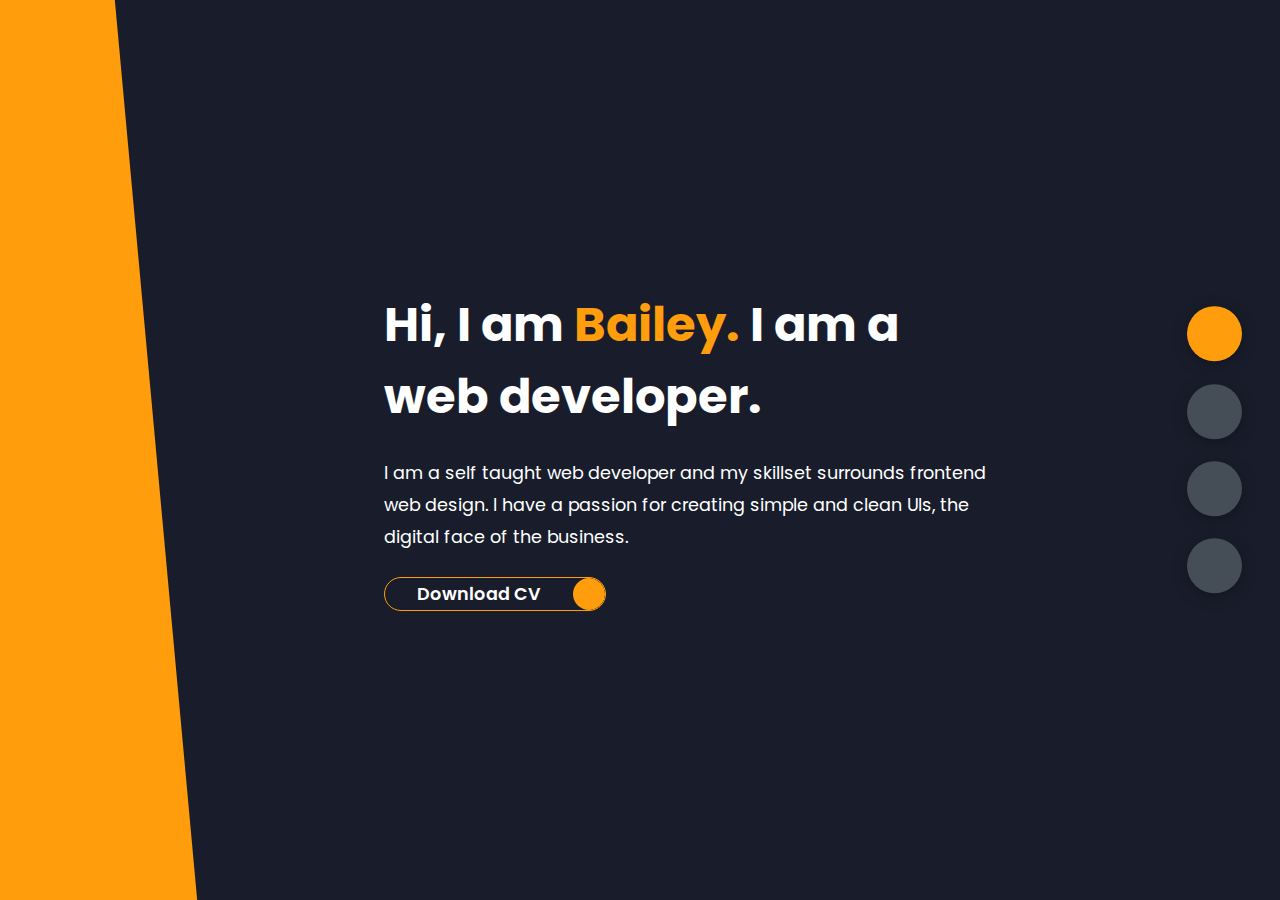
==== index.html @ 92a943f7 "Second Commit - First failed" ====
<!DOCTYPE html>
<html lang="en">
  <head>
    <meta charset="UTF-8" />
    <meta http-equiv="X-UA-Compatible" content="IE=edge" />
    <meta name="viewport" content="width=device-width, initial-scale=1.0" />
    <link rel="shortcut icon" href="images/bp.png" type="image/png" />

    <!-- Google Fonts  -->
    <link rel="preconnect" href="https://fonts.googleapis.com" />
    <link rel="preconnect" href="https://fonts.gstatic.com" crossorigin />
    <link
      href="https://fonts.googleapis.com/css2?family=Poppins:wght@400;500;600;700;800&display=swap"
      rel="stylesheet"
    />

    <!-- Font Awesome  -->

    <script
      src="https://kit.fontawesome.com/d1b76ba871.js"
      crossorigin="anonymous"
    ></script>

    <!-- stylesheet  -->
    <link rel="stylesheet" href="styles/styles.css" />

    <title>Bailey Parker - Portfolio</title>
  </head>

  <body class="main-content">
    <header class="section sec1 header active" id="home">
      <div class="header-content">
        <div class="left-header">
          <div class="h-shape"></div>
          <div class="image">
            <img src="" alt="" />
          </div>
        </div>
        <div class="right-header">
          <h1 class="name">
            Hi, I am <span>Bailey.</span>
            I am a web developer.
          </h1>
          <p>
            I am a self taught web developer and my skillset surrounds frontend
            web design. I have a passion for creating simple and clean UIs, the
            digital face of the business.
          </p>
          <div class="btn-container">
            <a
              href="https://drive.google.com/file/d/1NVrO8NsS4I6Ek1Q-1uxGaSw5sRzhRjwE/view?usp=sharing"
              target="_blank"
              class="main-btn"
            >
              <span class="btn-text">Download CV</span>
              <span class="btn-icon"><i class="fas fa-download"></i></span>
            </a>
          </div>
        </div>
      </div>
    </header>
    <main>
      <section class="section sec2 about" id="about">
        <div class="main-title">
          <h2>About <span>me</span><span class="bg-text"></span></h2>
        </div>
        <div class="about-container">
          <div class="left-about">
            <h4>Information About Me</h4>
            <p>
              <br />
              Welcome to my website. This website is built using HTML5, CSS/SCSS
              and JavaScript.
              <br /><br />
              Over the past year I have been teaching myself web development in
              the pursuit of a new career and a new challenge. I am a big lover
              of tech and innovation, and I want to be a part of it. Over the
              year I have learned the core web development languages, along with
              frameworks such as Bootstrap and JQuery.
            </p>
            <br />
            <div class="btn-container">
              <a
                href="https://drive.google.com/file/d/1NVrO8NsS4I6Ek1Q-1uxGaSw5sRzhRjwE/view?usp=sharing"
                target="_blank"
                class="main-btn"
              >
                <span class="btn-text">Download CV</span>
                <span class="btn-icon"><i class="fas fa-download"></i></span>
              </a>
            </div>
          </div>
          <div class="right-about">
            <div class="about-item">
              <div class="about-text">
                <p class="large-text">12</p>
                <p class="small-text">
                  Projects <br />
                  Completed
                </p>
              </div>
            </div>
            <div class="about-item">
              <div class="about-text">
                <p class="large-text">1000+</p>
                <p class="small-text">
                  Hours <br />
                  Studied
                </p>
              </div>
            </div>
            <div class="about-item">
              <div class="about-text">
                <p class="large-text">3</p>
                <p class="small-text">
                  Languages <br />
                  Learned
                </p>
              </div>
            </div>
            <div class="about-item">
              <div class="about-text">
                <p class="large-text">6</p>
                <p class="small-text">
                  Frameworks <br />
                  Learned
                </p>
              </div>
            </div>
          </div>
        </div>
        <div class="about-lang">
          <h4 class="lang-title">My Skills</h4>
          <hr />
          <div class="skills">
            <div class="html">HTML5</div>
            <div class="css">CSS/SCSS/Bootstrap</div>
            <div class="js">JavaScript/JQuery</div>
            <div class="nodejs">NodeJS/EJS</div>
          </div>
        </div>
      </section>
      <section class="section sec3 portfolio" id="portfolio">
        <div class="main-title">
          <h2>My <span>Portfolio</span><span class="bg-text"></span></h2>
        </div>
        <p class="portfolio-text">
          Welcome to the portfolio seciton of my website. Below are a mixture of
          coding challenges found on various websites, and some of my own
          projects that I wanted to challenge myself to build.
        </p>
        <div class="portfolios">
          <div class="portfolio-item">
            <div class="image">
              <img src="images/screenshot.jpg" alt="" />
            </div>
            <div class="hover-item">
              <h3>To Do List</h3>
              <div class="icons">
                <a
                  href="https://github.com/BPark44/to-do-list"
                  target="_blank"
                  class="icon"
                >
                  <i class="fa-brands fa-github"></i>
                </a>
              </div>
            </div>
          </div>
          <div class="portfolio-item">
            <div class="image">
              <img src="images/product-preview.jpg" alt="" />
            </div>
            <div class="hover-item">
              <h3>Product Preview</h3>
              <div class="icons">
                <a
                  href="https://github.com/BPark44/product-preview-card"
                  target="_blank"
                  class="icon"
                >
                  <i class="fa-brands fa-github"></i>
                </a>
              </div>
            </div>
          </div>
          <div class="portfolio-item">
            <div class="image">
              <img src="images/qr-code.png" alt="" />
            </div>
            <div class="hover-item">
              <h3>QR Code</h3>
              <div class="icons">
                <a
                  href="https://github.com/BPark44/qr-code"
                  target="_blank"
                  class="icon"
                >
                  <i class="fa-brands fa-github"></i>
                </a>
              </div>
            </div>
          </div>
          <div class="portfolio-item">
            <div class="image">
              <img src="images/game-win.jpg" alt="" />
            </div>
            <div class="hover-item">
              <h3>Guessing Game</h3>
              <div class="icons">
                <a
                  href="https://github.com/BPark44/guessing-game"
                  target="_blank"
                  class="icon"
                >
                  <i class="fa-brands fa-github"></i>
                </a>
              </div>
            </div>
          </div>
        </div>
      </section>
      <!-- <section class="section sec4 blogs" id="blogs"></section> -->
      <section class="section sec5 contact" id="contact">
        <div class="main-title">
          <h2>Contact <span>Me</span><span class="bg-text"></span></h2>
        </div>
        <div class="contact-content-container">
          <div class="contact-content-con">
            <div class="left-contact">
              <h4>Contact Me Here</h4>
              <p>
                Thank you for taking the time to read through my website. If you
                have any questions, or would like to chat about working
                together, please fill out the form or contact me directly.
              </p>
              <div class="contact-info">
                <div class="contact-info">
                  <div class="contact-item">
                    <div class="icon">
                      <i class="fa-solid fa-location-pin"></i>
                      Location
                    </div>
                    <p>Tasmania, Australia</p>
                  </div>
                </div>
                <div class="contact-info">
                  <div class="contact-item">
                    <div class="icon">
                      <i class="fa-solid fa-envelope"></i>
                      <span id="email">E-mail</span>
                    </div>
                    <p>baileyparkerb@gmail.com</p>
                  </div>
                </div>
                <div class="contact-info">
                  <div class="contact-item">
                    <div class="icon">
                      <i class="fa-solid fa-phone"></i>
                      Phone
                    </div>
                    <p>+61 400 477 770</p>
                  </div>
                </div>
                <div class="contact-icons">
                  <div class="contact-icon">
                    <a
                      href="https://www.linkedin.com/in/bailey-parker-405205192/"
                      target="_blank"
                    >
                      <i class="fa-brands fa-linkedin"></i>
                    </a>
                    <a href="https://github.com/BPark44" target="_blank">
                      <i class="fa-brands fa-github"></i>
                    </a>
                  </div>
                </div>
              </div>
            </div>
            <div class="right-contact">
              <form
                action="https://formsubmit.co/baileyparkerb@gmail.com"
                method="POST"
                class="contact-form"
              >
                <div class="input-control i-c-2">
                  <input
                    type="name"
                    name="name"
                    required
                    placeholder="Your name"
                  />
                  <input
                    type="email"
                    name="email"
                    required
                    placeholder="Your E-mail"
                  />
                </div>
                <div class="input-control">
                  <input
                    type="text"
                    name="_subject"
                    required
                    placeholder="Subject"
                  />
                </div>
                <div class="input-control">
                  <textarea
                    name="message"
                    id=""
                    cols="15"
                    rows="8"
                    placeholder="Your message..."
                  ></textarea>
                </div>
                <div class="btn-container">
                  <button href="" type="submit" class="main-btn submit">
                    <span class="btn-text">Submit</span>
                    <span class="btn-icon"
                      ><i class="fa-solid fa-paper-plane"></i
                    ></span>
                  </button>
                  <input type="hidden" name="_captcha" value="false" />
                  <input
                    type="hidden"
                    name="_next"
                    value="http://127.0.0.1:5500/thankyou.html"
                  />
                </div>
              </form>
            </div>
          </div>
        </div>
      </section>
    </main>

    <div class="controls">
      <div class="control control-1 active-btn" data-id="home">
        <i class="fa-solid fa-house"></i>
      </div>

      <div class="control control-2" data-id="about">
        <i class="fa-solid fa-user"></i>
      </div>

      <div class="control control-3" data-id="portfolio">
        <i class="fa-solid fa-briefcase"></i>
      </div>

      <!-- <div class="control control-4" data-id="blogs">
            <i class="fa-solid fa-newspaper"></i>
        </div> -->

      <div class="control control-5" data-id="contact">
        <i class="fa-solid fa-address-card"></i>
      </div>
    </div>

    <script src="app.js"></script>
  </body>
</html>
---- styles/styles.css ----
* {
  margin: 0;
  padding: 0;
  box-sizing: border-box;
  list-style: none;
}

:root {
  --color-primary: #191d2b;
  --color-secondary: #FF9D0D;
  --color-white: #ffffff;
  --color-black: #000;
  --color-grey0: #f8f8f8;
  --color-grey-1: #dbe1e8;
  --color-grey-2: #b2becd;
  --color-grey-3: #6c7983;
  --color-grey-4: #454e56;
  --color-grey-5: #2a2e35;
  --color-grey-6: #12181b;
  --br-sm-2: 14px;
  --box-shadow-1: 0 3px 15px rgba(0, 0, 0, .3);
}

body {
  background-color: var(--color-primary);
  font-family: "Poppins", sans-serif;
  font-size: 1.1rem;
  color: var(--color-white);
  transition: all 0.4s ease-in-out;
}

a {
  display: inline-block;
  text-decoration: none;
  color: inherit;
  font-family: inherit;
}

header {
  height: 100vh;
  color: var(--color-white);
  overflow: hidden;
}

footer {
  display: flex;
  justify-content: flex-end;
}

section {
  min-height: 100vh;
  width: 100%;
  position: absolute;
  left: 0;
  top: 0;
  padding: 3rem 18rem;
}

.section {
  transform: translateY(-100%) scale(0);
  transition: all 0.4s ease-in-out;
  background-color: var(--color-primary);
}

.sec1 {
  display: none;
  transform: translateY(0) scale(1);
}

.sec2 {
  display: none;
  transform: translateY(0) scale(1);
}

.sec3 {
  display: none;
  transform: translateY(0) scale(1);
}

.sec4 {
  display: none;
  transform: translateY(0) scale(1);
}

.sec5 {
  display: none;
  transform: translateY(0) scale(1);
}

.active {
  display: block;
  -webkit-animation: fadeIn 1.2s ease-in-out;
          animation: fadeIn 1.2s ease-in-out;
}
@-webkit-keyframes fadeIn {
  0% {
    opacity: 0;
  }
  100% {
    opacity: 1;
  }
}
@keyframes fadeIn {
  0% {
    opacity: 0;
  }
  100% {
    opacity: 1;
  }
}

.controls {
  position: fixed;
  z-index: 10;
  top: 50%;
  right: 3%;
  display: flex;
  flex-direction: column;
  align-items: center;
  justify-content: center;
  transform: translateY(-50%);
}
.controls .active-btn {
  background-color: var(--color-secondary) !important;
  transition: all 0.4s ease-in-out;
}
.controls .active-btn i {
  color: var(--color-white) !important;
}
.controls .control {
  padding: 1rem;
  cursor: pointer;
  background-color: var(--color-grey-4);
  width: 55px;
  height: 55px;
  border-radius: 50%;
  display: flex;
  align-items: center;
  justify-content: center;
  margin: 0.7rem 0;
  box-shadow: var(--box-shadow-1);
}
.controls .control i {
  font-size: 1.2rem;
  color: var(--color-grey-2);
  pointer-events: none;
}

.header-content {
  display: grid;
  grid-template-columns: 30% 70%;
  height: 100%;
}
.header-content .left-header {
  display: flex;
  align-items: center;
  position: relative;
}
.header-content .left-header .h-shape {
  transition: all 0.4s ease-in-out;
  width: 65%;
  height: 100%;
  background-color: var(--color-secondary);
  position: absolute;
  left: 0;
  top: 0;
  z-index: -1;
  -webkit-clip-path: polygon(0 0, 46% 0, 79% 100%, 0% 100%);
          clip-path: polygon(0 0, 46% 0, 79% 100%, 0% 100%);
}
.header-content .right-header {
  display: flex;
  flex-direction: column;
  justify-content: center;
  padding-right: 18rem;
}
.header-content .right-header .name {
  font-size: 3rem;
}
.header-content .right-header .name span {
  color: var(--color-secondary);
}
.header-content .right-header p {
  margin: 1.5rem 0;
  line-height: 2rem;
}

.about-container {
  display: grid;
  grid-template-columns: 50% 50%;
  padding-top: 3.5rem;
  padding-bottom: 5rem;
}
.about-container .right-about {
  display: grid;
  grid-template-columns: 50% 50%;
  grid-gap: 2rem;
}
.about-container .right-about .about-item {
  border: 1px solid var(--color-grey-5);
  border-radius: 5px;
  transition: all 0.4s ease-in-out;
  box-shadow: 1px 2px 15px rgba(0, 0, 0, 0.1);
}
.about-container .right-about .about-item:hover {
  cursor: default;
  transform: translateY(-5px);
  border: 1px solid var(--color-secondary);
  box-shadow: 1px 4px 15px rgba(0, 0, 0, 0.3);
}
.about-container .right-about .about-item .about-text {
  padding: 1.5rem;
  display: flex;
  flex-direction: column;
}
.about-container .right-about .about-item .about-text .large-text {
  font-size: 3rem;
  font-weight: 700;
  color: var(--color-secondary);
}
.about-container .right-about .about-item .about-text .small-text {
  padding-left: 3rem;
  position: relative;
  text-transform: uppercase;
  color: var(--color-grey-1);
  letter-spacing: 2px;
}
.about-container .right-about .about-item .about-text .small-text::before {
  content: "";
  position: absolute;
  left: 0;
  top: 15px;
  width: 2rem;
  height: 2px;
  background-color: var(--color-grey-5);
}
.about-container .left-about {
  padding-right: 5rem;
}
.about-container p {
  line-height: 2rem;
  padding: 1rem;
  padding-right: 0;
  color: var(--color-grey-1);
  padding-left: 0;
}
.about-container h4 {
  font-size: 2rem;
  text-transform: uppercase;
}

.about-lang {
  padding-bottom: 4rem;
}
.about-lang .skills {
  display: grid;
  grid-template-columns: repeat(4, 1fr);
  text-align: center;
  padding-top: 2rem;
}
.about-lang .skills .html:hover, .about-lang .skills .css:hover, .about-lang .skills .js:hover, .about-lang .skills .nodejs:hover {
  color: var(--color-secondary);
  cursor: default;
  transform: translateY(-5%);
}

.portfolio-text {
  padding: 2rem 0;
  text-align: center;
}

.portfolios {
  display: grid;
  grid-template-columns: repeat(3, 1fr);
  grid-gap: 2rem;
  margin-top: 3rem;
}
.portfolios .portfolio-item {
  position: relative;
}
.portfolios .portfolio-item img {
  width: 100%;
  height: 300px;
  -o-object-fit: cover;
     object-fit: cover;
  border-radius: 15px;
}
.portfolios .portfolio-item .hover-item {
  width: 100%;
  height: 100%;
  position: absolute;
  left: 0;
  top: 0;
  border-radius: 15px;
  display: flex;
  justify-content: center;
  align-items: center;
  flex-direction: column;
  background-color: var(--color-secondary);
  opacity: 0;
  transform: scale(0);
}
.portfolios .portfolio-item .hover-item h3 {
  font-size: 1.5rem;
  color: var(--color-white);
  margin-bottom: 1.5rem;
}
.portfolios .portfolio-item .hover-item .icons {
  display: flex;
  justify-content: center;
  align-items: center;
}
.portfolios .portfolio-item .hover-item .icons .icon {
  background-color: var(--color-primary);
  border-radius: 50%;
  width: 50px;
  height: 50px;
  display: flex;
  justify-content: center;
  align-items: center;
  cursor: pointer;
  transition: all 0.4s ease-in-out;
}
.portfolios .portfolio-item .hover-item .icons .icon i {
  font-size: 1.5rem;
  color: var(--color-white);
  margin: 0 1rem;
}
.portfolios .portfolio-item .hover-item .icons .icon:hover {
  background-color: var(--color-white);
}
.portfolios .portfolio-item .hover-item .icons .icon:hover i {
  color: var(--color-primary);
}

.portfolio-item:hover .hover-item {
  opacity: 1;
  transform: scale(1);
  transition: all 0.6s ease-in-out;
}

.lang-title {
  text-align: center;
  padding-bottom: 2rem;
  text-transform: uppercase;
  font-size: 1.5rem;
}

.contact-content-con {
  display: flex;
  padding-top: 3.5rem;
}
.contact-content-con .left-contact {
  flex: 2;
}
.contact-content-con .left-contact h4 {
  margin-top: 1rem;
  font-size: 2rem;
  text-transform: uppercase;
}
.contact-content-con .left-contact p {
  margin: 1rem 0;
  line-height: 2rem;
}
.contact-content-con .left-contact .contact-info .contact-item {
  display: flex;
  align-items: center;
  justify-content: space-between;
}
.contact-content-con .left-contact .contact-info .contact-item p {
  margin: 0.5rem 0 !important;
  padding: 0 !important;
}
.contact-content-con .left-contact .contact-info .contact-item .icon {
  display: grid;
  grid-template-columns: 35px 1fr;
}
.contact-content-con .left-contact .contact-info .contact-item .icon i {
  display: flex;
  align-items: center;
  font-size: 1.3rem;
}
.contact-content-con .left-contact .contact-icon {
  display: flex;
  margin-top: 2rem;
}
.contact-content-con .left-contact .contact-icon a {
  display: flex;
  align-items: center;
  color: var(--color-white);
  background-color: var(--color-grey-5);
  cursor: pointer;
  justify-content: center;
  width: 50px;
  height: 50px;
  border-radius: 50%;
  margin: 0 0.4rem;
  transition: all 0.4s ease-in-out;
}
.contact-content-con .left-contact .contact-icon a:hover {
  background-color: var(--color-secondary);
}
.contact-content-con .left-contact .contact-icon a:hover i {
  color: var(--color-primary);
}
.contact-content-con .left-contact .contact-icon a i {
  display: flex;
  align-items: center;
  justify-content: center;
  font-size: 1.7rem;
}
.contact-content-con .right-contact {
  flex: 3;
  margin-left: 3rem;
}
.contact-content-con .right-contact .input-control {
  margin: 1.5rem 0;
}
.contact-content-con .right-contact .input-control input, .contact-content-con .right-contact .input-control textarea {
  border-radius: 30px;
  font-weight: inherit;
  font-size: inherit;
  font-family: inherit;
  padding: 0.8rem 1.1rem;
  outline: none;
  border: none;
  background-color: var(--color-grey-5);
  width: 100%;
  color: var(--color-white);
  resize: none;
}
.contact-content-con .right-contact .i-c-2 {
  display: flex;
}
.contact-content-con .right-contact .i-c-2 :last-child {
  margin-left: 1.5rem;
}
.contact-content-con .right-contact .submit-btn {
  display: flex;
  justify-content: flex-start;
}

.btn-container {
  display: flex;
  align-self: flex-start;
}

.submit {
  background: none;
}

.main-btn {
  border-radius: 30px;
  color: inherit;
  font-weight: 600;
  position: relative;
  border: 1px solid var(--color-secondary);
  display: flex;
  align-self: flex-start;
  align-items: center;
  overflow: hidden;
  cursor: pointer;
}
.main-btn .btn-text {
  padding: 0 2rem;
  font-family: "Poppins", sans-serif;
  font-size: 1.1rem;
}
.main-btn .btn-icon {
  background-color: var(--color-secondary);
  display: flex;
  align-items: center;
  justify-content: center;
  border-radius: 50%;
  padding: 1rem;
}
.main-btn::before {
  content: "";
  position: absolute;
  top: 0;
  right: 0;
  transform: translateX(100%);
  transition: all 0.4s ease-out;
  z-index: -1;
}
.main-btn:hover::before {
  width: 100%;
  height: 100%;
  background-color: var(--color-secondary);
  transform: translateX(0);
}

.main-title {
  text-align: center;
}
.main-title h2 {
  position: relative;
  text-transform: uppercase;
  font-size: 4rem;
  font-weight: 700;
}
.main-title h2 span {
  color: var(--color-secondary);
}
.main-title h2 .bg-text {
  position: absolute;
  top: 50%;
  left: 50%;
  color: var(--color-grey-5);
  transition: all 0.4s ease-in-out;
  z-index: -1;
  transform: translate(-50%, -50%);
  font-weight: 800;
  font-size: 6.3rem;
}

hr {
  height: 3px;
  background-color: var(--color-secondary);
  border: none;
  width: 50%;
  margin: auto;
}

@media screen and (max-width: 700px) {
  header {
    padding: 0;
  }
  header .right-header {
    padding: 2rem !important;
  }
  .header-content {
    grid-template-columns: 20% 80%;
  }
  .about-container {
    grid-template-columns: 1fr;
  }
  .about-container .right-about {
    grid-template-columns: 1fr;
    padding-top: 2rem;
  }
  .about-container .left-about {
    text-align: center;
    padding-right: 0;
  }
  .about-container .btn-container {
    justify-content: center;
  }
  .lang-title {
    font-size: 2.5rem;
  }
  .skills {
    grid-template-columns: 1fr !important;
    grid-gap: 2rem;
    font-size: 1.5rem;
  }
  .contact-icons {
    display: flex;
    justify-content: space-evenly;
  }
  .controls {
    top: auto;
    bottom: 0;
    flex-direction: row;
    justify-content: center;
    left: 50%;
    transform: translateX(-50%);
    width: 100%;
    justify-content: space-evenly;
    background-color: var(--color-grey-5);
  }
  .btn-container {
    justify-content: center;
  }
  .portfolios {
    grid-template-columns: 1fr !important;
  }
}
@media screen and (max-width: 1500px) {
  .about-container {
    grid-template-columns: 1fr;
  }
  .about-container .right-about {
    padding-top: 3rem;
  }
  .section {
    padding: 2rem 2.5rem;
  }
  .left-contact {
    padding: 0 3rem;
    text-align: center;
  }
  .right-contact {
    margin: 0 !important;
  }
  .sec1 {
    padding: 0 !important;
  }
}
@media screen and (max-width: 1100px) {
  .portfolios {
    grid-template-columns: 1fr 1fr;
  }
  .contact-content-con {
    display: block;
  }
  .left-contact {
    padding: 0;
  }
  .left-contact #email {
    display: none;
  }
}
@media screen and (max-width: 500px) {
  .right-contact {
    padding: 0;
  }
}/*# sourceMappingURL=styles.css.map */
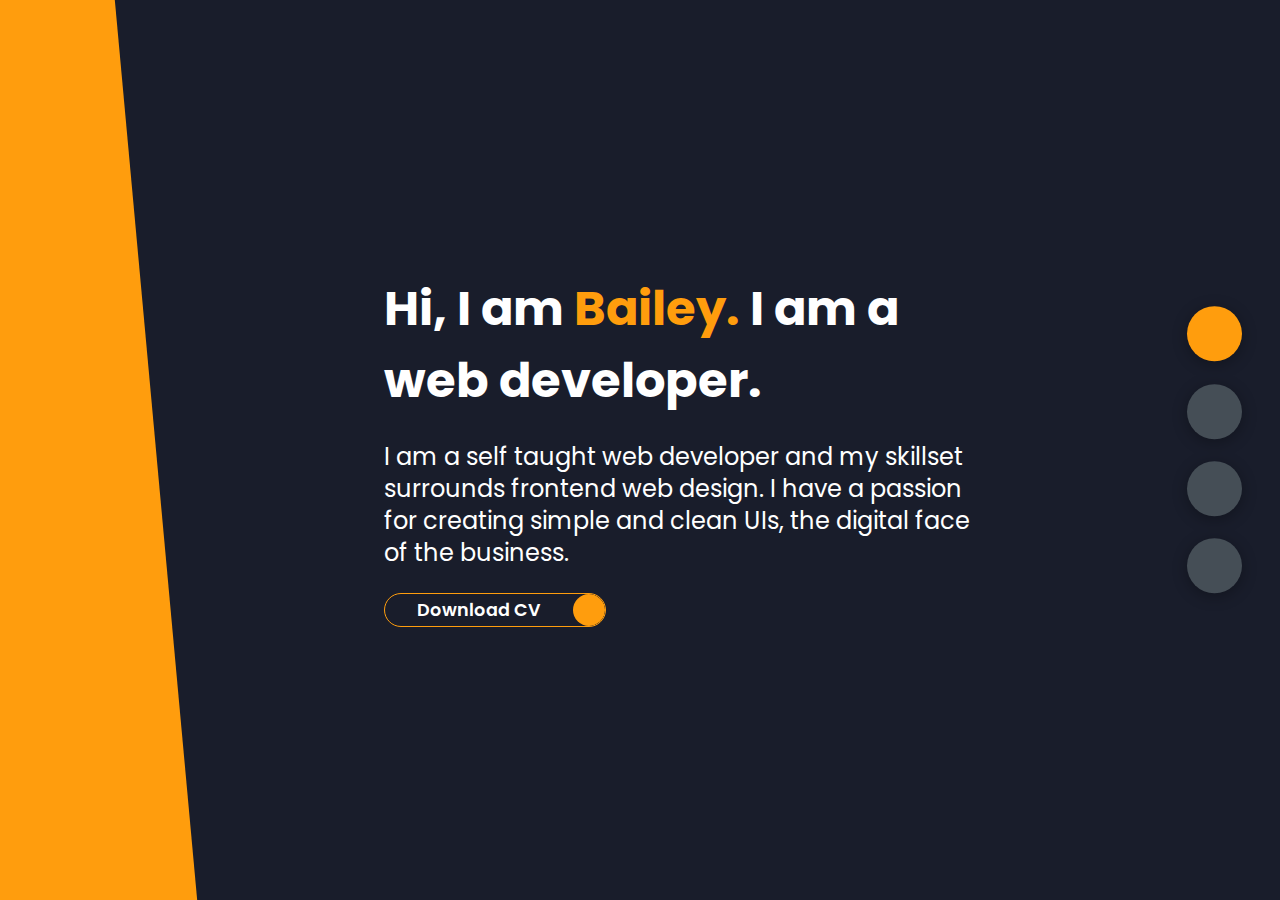
==== commit 91edc823: "Small fixes" ====
--- a/index.html
+++ b/index.html
@@ -48,7 +48,7 @@
           </p>
           <div class="btn-container">
             <a
-              href="https://drive.google.com/file/d/1NVrO8NsS4I6Ek1Q-1uxGaSw5sRzhRjwE/view?usp=sharing"
+              href="https://docs.google.com/document/d/1N3sX7es5f7fDxroC-Bb8np1tCUCnql6gZgMpsm9gwM4/edit?usp=sharing"
               target="_blank"
               class="main-btn"
             >
@@ -81,7 +81,7 @@
             <br />
             <div class="btn-container">
               <a
-                href="https://drive.google.com/file/d/1NVrO8NsS4I6Ek1Q-1uxGaSw5sRzhRjwE/view?usp=sharing"
+                href="https://docs.google.com/document/d/1N3sX7es5f7fDxroC-Bb8np1tCUCnql6gZgMpsm9gwM4/edit?usp=sharing"
                 target="_blank"
                 class="main-btn"
               >
@@ -93,50 +93,55 @@
           <div class="right-about">
             <div class="about-item">
               <div class="about-text">
-                <p class="large-text">12</p>
+                <p class="large-text">Design</p>
                 <p class="small-text">
-                  Projects <br />
-                  Completed
+                  - Adobe <br />
+                  - Affinity <br />
+                  - Figma
                 </p>
               </div>
             </div>
             <div class="about-item">
               <div class="about-text">
-                <p class="large-text">1000+</p>
-                <p class="small-text">
-                  Hours <br />
-                  Studied
-                </p>
+                <p class="large-text">Build</p>
+                <p class="small-text">- Visual Studio <br /></p>
               </div>
             </div>
             <div class="about-item">
               <div class="about-text">
-                <p class="large-text">3</p>
+                <p class="large-text">Control</p>
                 <p class="small-text">
-                  Languages <br />
-                  Learned
+                  - Git <br />
+                  - GitHub
                 </p>
               </div>
             </div>
             <div class="about-item">
               <div class="about-text">
-                <p class="large-text">6</p>
+                <p class="large-text">Deploy</p>
                 <p class="small-text">
-                  Frameworks <br />
-                  Learned
+                  - Hostinger <br />
+                  - GoDaddy <br />
+                  - Netlify
                 </p>
               </div>
             </div>
           </div>
         </div>
         <div class="about-lang">
-          <h4 class="lang-title">My Skills</h4>
+          <h4 class="lang-title">My Tech Stack</h4>
           <hr />
           <div class="skills">
-            <div class="html">HTML5</div>
-            <div class="css">CSS/SCSS/Bootstrap</div>
-            <div class="js">JavaScript/JQuery</div>
-            <div class="nodejs">NodeJS/EJS</div>
+            <i class="fa-brands fa-html5" style="color: #ff5100"></i>
+            <i class="fa-brands fa-css3-alt" style="color: #0077ff"></i>
+            <i class="fa-brands fa-bootstrap" style="color: #5e27f5"></i>
+            <i class="fa-brands fa-sass" style="color: #e55bf1"></i>
+            <i class="fa-brands fa-js" style="color: #fffb00"></i>
+            <i class="fa-brands fa-react" style="color: #00ccff"></i>
+            <i class="fa-brands fa-git" style="color: #ff3c00"></i>
+            <i class="fa-brands fa-github" style="color: #ffffff"></i>
+            <i class="fa-brands fa-npm" style="color: #ff0000"></i>
+            <i class="fa-brands fa-figma" style="color: #ffffff"></i>
           </div>
         </div>
       </section>
@@ -152,68 +157,72 @@
         <div class="portfolios">
           <div class="portfolio-item">
             <div class="image">
-              <img src="images/screenshot.jpg" alt="" />
+              <img src="images/gpt3.jpg" alt="" />
             </div>
             <div class="hover-item">
-              <h3>To Do List</h3>
+              <h3>Modern Website</h3>
               <div class="icons">
                 <a
-                  href="https://github.com/BPark44/to-do-list"
+                  href="https://github.com/BPark44/gpt3-bp"
                   target="_blank"
                   class="icon"
                 >
                   <i class="fa-brands fa-github"></i>
+                </a>
+                <a
+                  href="https://gpt3-bp.netlify.app/"
+                  target="_blank"
+                  class="icon"
+                >
+                  <i class="fa-solid fa-arrow-pointer"></i>
                 </a>
               </div>
             </div>
           </div>
           <div class="portfolio-item">
             <div class="image">
-              <img src="images/product-preview.jpg" alt="" />
+              <img src="images/bookit.jpg" alt="" />
             </div>
             <div class="hover-item">
-              <h3>Product Preview</h3>
+              <h3>BookIt</h3>
               <div class="icons">
                 <a
-                  href="https://github.com/BPark44/product-preview-card"
+                  href="https://github.com/BPark44/book-it"
                   target="_blank"
                   class="icon"
                 >
                   <i class="fa-brands fa-github"></i>
+                </a>
+                <a
+                  href="https://book-it-bp.netlify.app/"
+                  target="_blank"
+                  class="icon"
+                >
+                  <i class="fa-solid fa-arrow-pointer"></i>
                 </a>
               </div>
             </div>
           </div>
           <div class="portfolio-item">
             <div class="image">
-              <img src="images/qr-code.png" alt="" />
+              <img src="images/crypto-app.jpg" alt="" />
             </div>
             <div class="hover-item">
-              <h3>QR Code</h3>
+              <h3>Crypto App</h3>
               <div class="icons">
                 <a
-                  href="https://github.com/BPark44/qr-code"
+                  href="https://github.com/BPark44/crypto-price"
                   target="_blank"
                   class="icon"
                 >
                   <i class="fa-brands fa-github"></i>
                 </a>
-              </div>
-            </div>
-          </div>
-          <div class="portfolio-item">
-            <div class="image">
-              <img src="images/game-win.jpg" alt="" />
-            </div>
-            <div class="hover-item">
-              <h3>Guessing Game</h3>
-              <div class="icons">
-                <a
-                  href="https://github.com/BPark44/guessing-game"
-                  target="_blank"
-                  class="icon"
-                >
-                  <i class="fa-brands fa-github"></i>
+                <a
+                  href="https://crypto-price-bp.netlify.app/"
+                  target="_blank"
+                  class="icon"
+                >
+                  <i class="fa-solid fa-arrow-pointer"></i>
                 </a>
               </div>
             </div>
@@ -325,7 +334,8 @@
                   <input
                     type="hidden"
                     name="_next"
-                    value="http://127.0.0.1:5500/thankyou.html"
+                    method="POST"
+                    value="https://baileyparker.xyz/thankyou.html"
                   />
                 </div>
               </form>
--- a/styles/styles.css
+++ b/styles/styles.css
@@ -7,7 +7,7 @@
 
 :root {
   --color-primary: #191d2b;
-  --color-secondary: #FF9D0D;
+  --color-secondary: #ff9d0d;
   --color-white: #ffffff;
   --color-black: #000;
   --color-grey0: #f8f8f8;
@@ -18,7 +18,7 @@
   --color-grey-5: #2a2e35;
   --color-grey-6: #12181b;
   --br-sm-2: 14px;
-  --box-shadow-1: 0 3px 15px rgba(0, 0, 0, .3);
+  --box-shadow-1: 0 3px 15px rgba(0, 0, 0, 0.3);
 }
 
 body {
@@ -183,6 +183,7 @@
 .header-content .right-header p {
   margin: 1.5rem 0;
   line-height: 2rem;
+  font-size: 1.5rem;
 }
 
 .about-container {
@@ -254,11 +255,16 @@
 }
 .about-lang .skills {
   display: grid;
-  grid-template-columns: repeat(4, 1fr);
+  grid-template-columns: repeat(5, 1fr);
   text-align: center;
   padding-top: 2rem;
-}
-.about-lang .skills .html:hover, .about-lang .skills .css:hover, .about-lang .skills .js:hover, .about-lang .skills .nodejs:hover {
+  font-size: 3.5rem;
+  gap: 40px;
+}
+.about-lang .skills .html:hover,
+.about-lang .skills .css:hover,
+.about-lang .skills .js:hover,
+.about-lang .skills .nodejs:hover {
   color: var(--color-secondary);
   cursor: default;
   transform: translateY(-5%);
@@ -267,6 +273,7 @@
 .portfolio-text {
   padding: 2rem 0;
   text-align: center;
+  font-size: 1.5rem;
 }
 
 .portfolios {
@@ -307,6 +314,7 @@
 }
 .portfolios .portfolio-item .hover-item .icons {
   display: flex;
+  gap: 30px;
   justify-content: center;
   align-items: center;
 }
@@ -416,7 +424,8 @@
 .contact-content-con .right-contact .input-control {
   margin: 1.5rem 0;
 }
-.contact-content-con .right-contact .input-control input, .contact-content-con .right-contact .input-control textarea {
+.contact-content-con .right-contact .input-control input,
+.contact-content-con .right-contact .input-control textarea {
   border-radius: 30px;
   font-weight: inherit;
   font-size: inherit;
